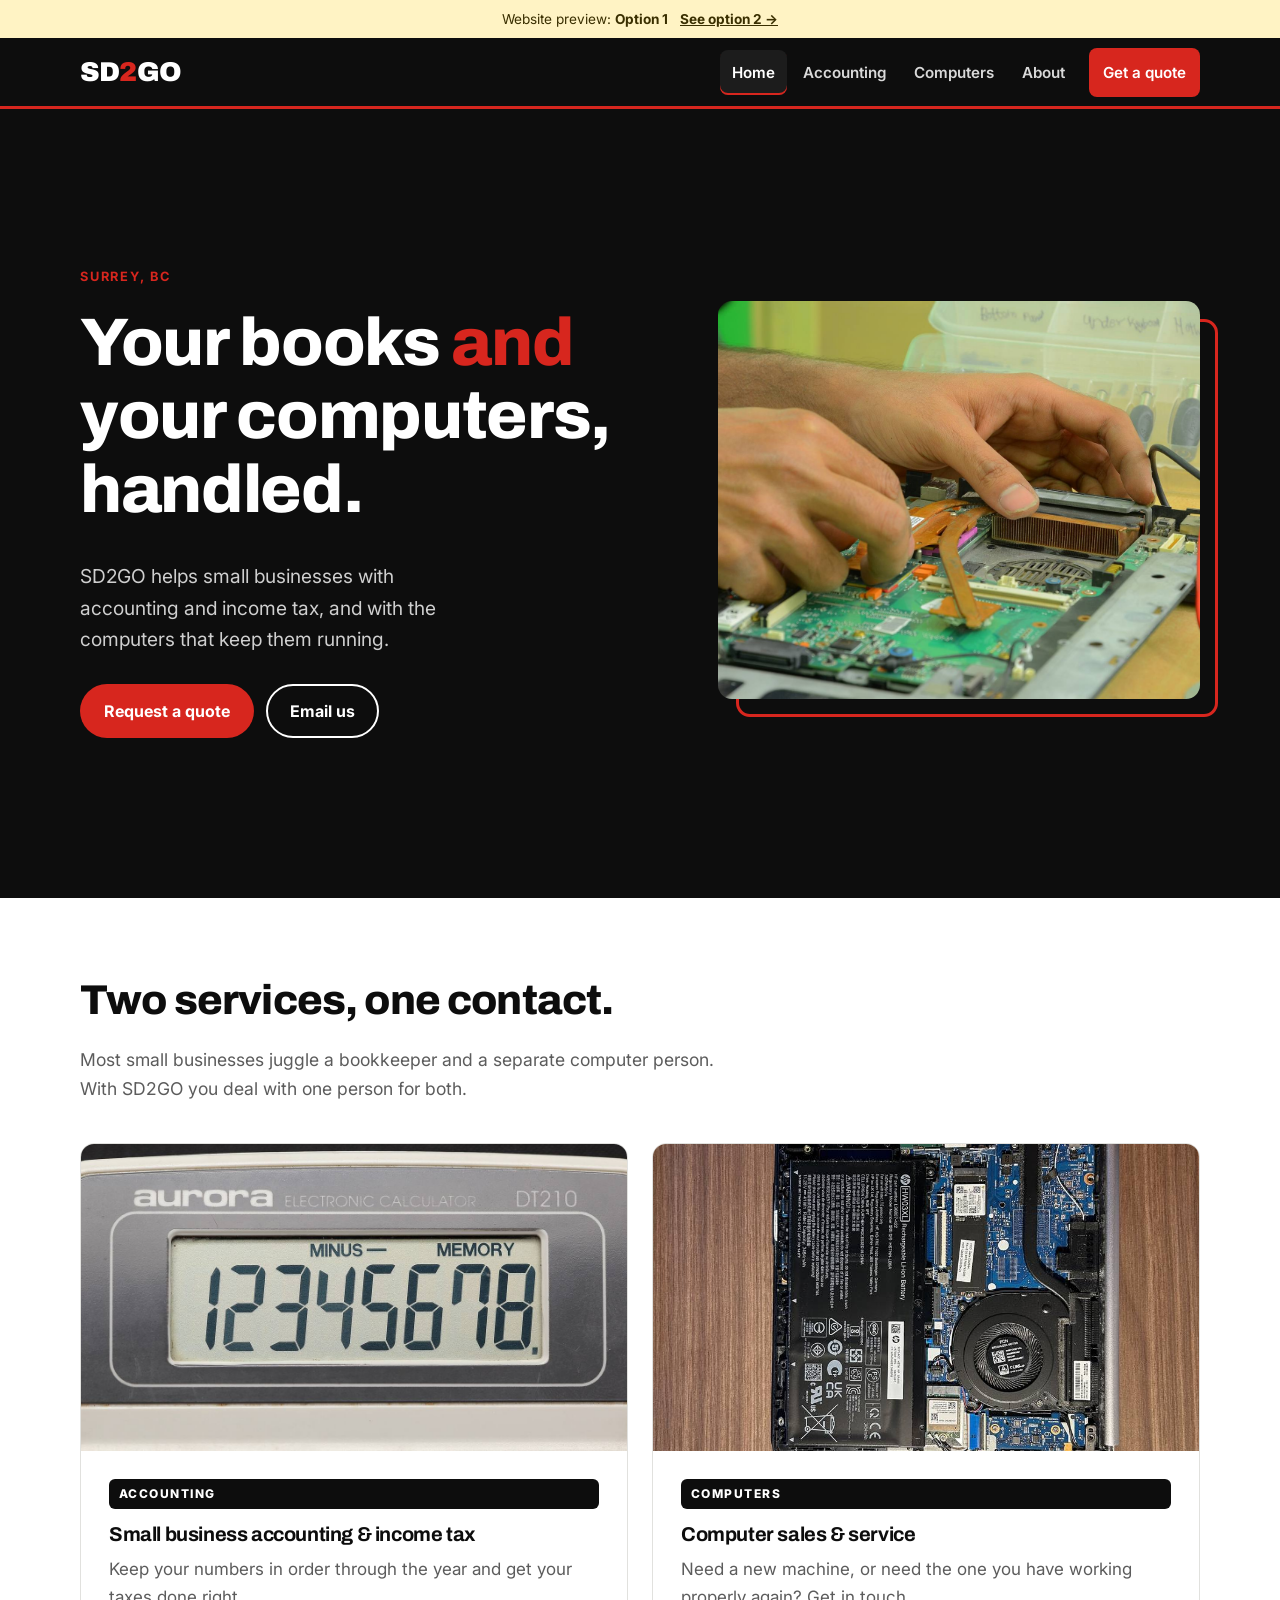
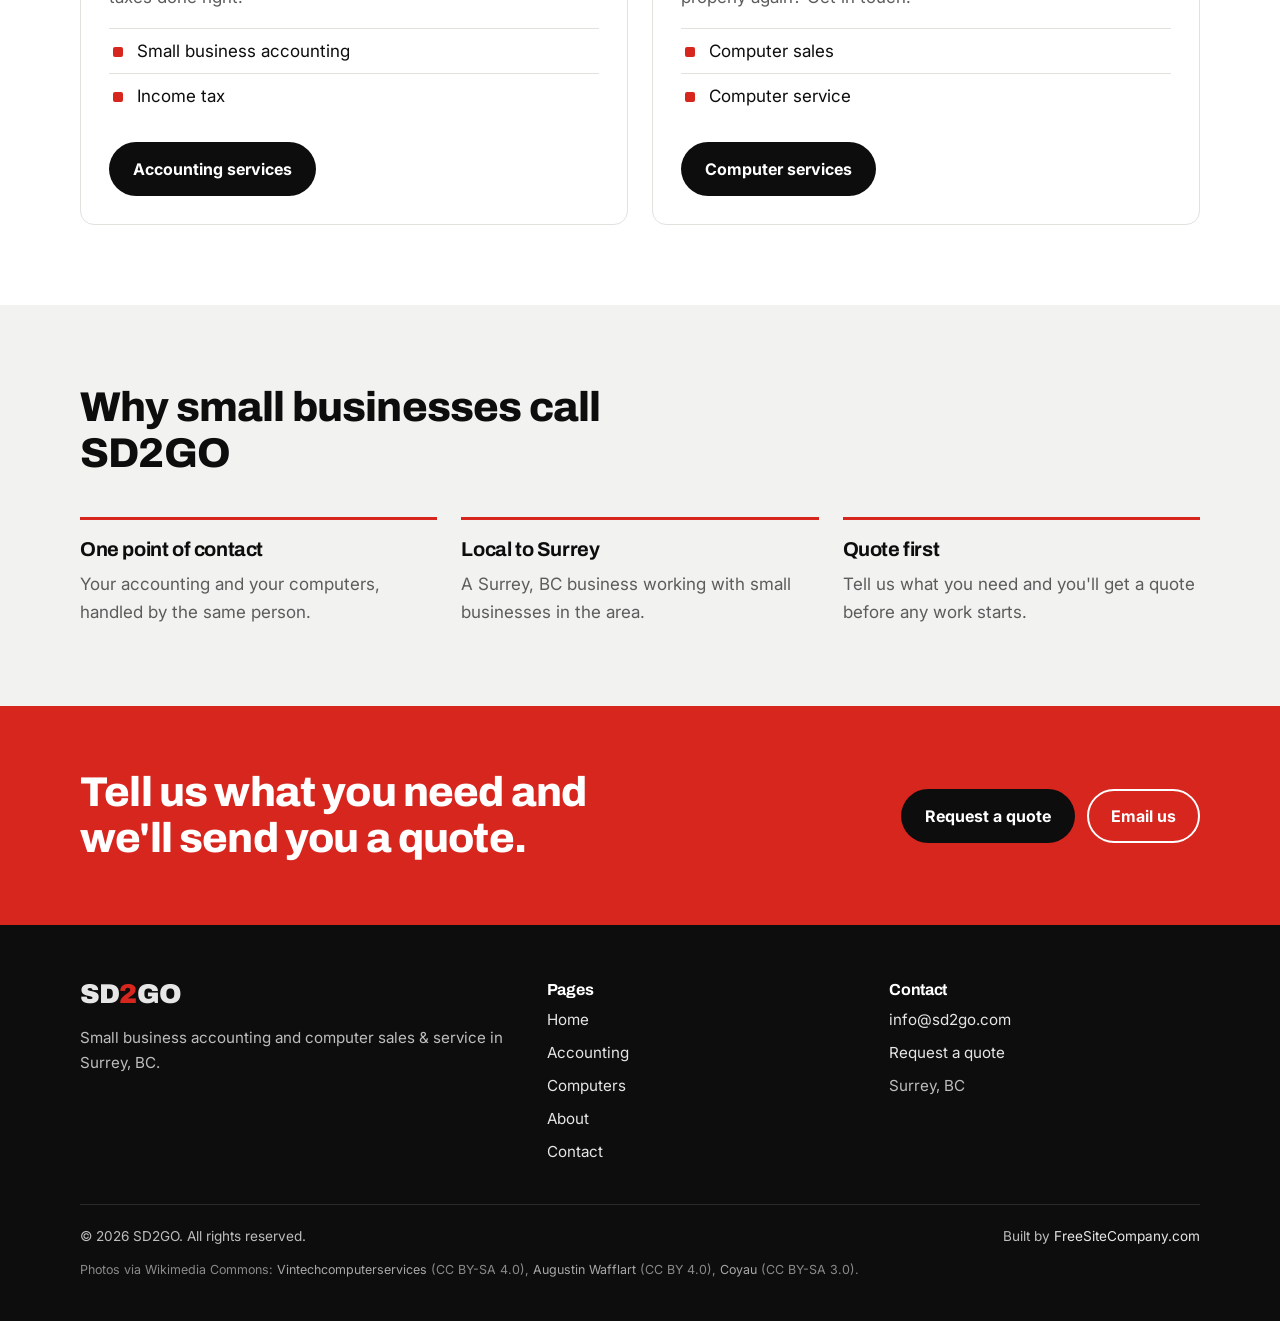
==== index.html @ 435288ab "SD2GO preview: two design options Co-Authored-By: Claude Opus 5.5 <noreply@anthropic.com>" ====
<!doctype html>
<html lang="en">
<head>
<meta charset="utf-8">
<meta name="viewport" content="width=device-width, initial-scale=1">
<title>SD2GO | Small Business Accounting & Computer Service in Surrey, BC</title>
<meta name="description" content="SD2GO helps Surrey small businesses with accounting, income tax, and computer sales and service. Email or request a quote.">
<meta name="robots" content="noindex, nofollow">
<meta property="og:title" content="SD2GO | Small Business Accounting & Computer Service in Surrey, BC">
<meta property="og:description" content="SD2GO helps Surrey small businesses with accounting, income tax, and computer sales and service. Email or request a quote.">
<meta property="og:image" content="https://forwardrentals.github.io/sd2go/images/repair.jpg">
<link rel="icon" href="favicon.svg" type="image/svg+xml">
<link rel="preconnect" href="https://fonts.googleapis.com">
<link rel="preconnect" href="https://fonts.gstatic.com" crossorigin>
<link href="https://fonts.googleapis.com/css2?family=Archivo:wght@700;800;900&family=Inter:wght@400;600;700&display=swap" rel="stylesheet">
<link rel="stylesheet" href="styles.css">
<script type="application/ld+json">
{"@context":"https://schema.org","@type":"LocalBusiness","name":"SD2GO","description":"Small business accounting and income tax, plus computer sales and service, in Surrey, BC.","email":"info@sd2go.com","url":"https://forwardrentals.github.io/sd2go/","founder":{"@type":"Person","name":"David Officer"},"address":{"@type":"PostalAddress","addressLocality":"Surrey","addressRegion":"BC","addressCountry":"CA"},"areaServed":"Surrey, BC"}
</script>
</head>
<body>
<div class="preview-bar">Website preview: <strong>Option 1</strong> <a href="option-2/">See option 2 &rarr;</a></div>
<a class="skip" href="#main">Skip to content</a>
<header class="site-head">
  <div class="wrap head-row">
    <a class="logo" href="index.html" aria-label="SD2GO home">SD<span>2</span>GO</a>
    <button class="menu-btn" aria-expanded="false" aria-controls="nav">Menu</button>
    <nav class="nav" id="nav" aria-label="Main"><a href="index.html" aria-current=page>Home</a><a href="accounting.html">Accounting</a><a href="computers.html">Computers</a><a href="about.html">About</a><a class="btn btn-red" href="contact.html">Get a quote</a></nav>
  </div>
</header>
<main id="main">
<section class="hero"><div class="wrap hero-grid">
  <div>
    <span class="eyebrow">Surrey, BC</span>
    <h1>Your books <span>and</span> your computers, handled.</h1>
    <p class="lead">SD2GO helps small businesses with accounting and income tax, and with the computers that keep them running.</p>
    <div class="hero-actions">
      <a class="btn btn-red" href="contact.html">Request a quote</a>
      <a class="btn btn-ghost" href="mailto:info@sd2go.com">Email us</a>
    </div>
  </div>
  <div class="hero-photo"><img src="images/repair.jpg" width="1600" height="1060" alt="Hands working on the inside of a laptop during a repair"></div>
</div></section>

<section><div class="wrap">
  <div class="section-head">
    <h2>Two services, one contact.</h2>
    <p>Most small businesses juggle a bookkeeper and a separate computer person. With SD2GO you deal with one person for both.</p>
  </div>
  <div class="split">
    <article class="card">
      <img src="images/calculator.jpg" width="1400" height="700" alt="Close-up of an electronic calculator display" loading="lazy">
      <div class="card-body">
        <span class="tag">Accounting</span>
        <h3>Small business accounting &amp; income tax</h3>
        <p>Keep your numbers in order through the year and get your taxes done right.</p>
        <ul><li>Small business accounting</li><li>Income tax</li></ul>
        <a class="btn btn-dark" href="accounting.html">Accounting services</a>
      </div>
    </article>
    <article class="card">
      <img src="images/laptop.jpg" width="900" height="1200" alt="Open laptop on a desk with its battery and memory exposed for service" loading="lazy">
      <div class="card-body">
        <span class="tag">Computers</span>
        <h3>Computer sales &amp; service</h3>
        <p>Need a new machine, or need the one you have working properly again? Get in touch.</p>
        <ul><li>Computer sales</li><li>Computer service</li></ul>
        <a class="btn btn-dark" href="computers.html">Computer services</a>
      </div>
    </article>
  </div>
</div></section>

<section class="alt"><div class="wrap">
  <div class="section-head"><h2>Why small businesses call SD2GO</h2></div>
  <div class="why">
    <div><h3>One point of contact</h3><p>Your accounting and your computers, handled by the same person.</p></div>
    <div><h3>Local to Surrey</h3><p>A Surrey, BC business working with small businesses in the area.</p></div>
    <div><h3>Quote first</h3><p>Tell us what you need and you'll get a quote before any work starts.</p></div>
  </div>
</div></section>
<section class="cta"><div class="wrap">
  <h2>Tell us what you need and we'll send you a quote.</h2>
  <div class="hero-actions" style="margin:0"><a class="btn btn-dark" href="contact.html">Request a quote</a><a class="btn btn-ghost" href="mailto:info@sd2go.com">Email us</a></div>
</div></section>
</main>
<footer class="site-foot">
  <div class="wrap">
    <div class="foot-grid">
      <div>
        <a class="logo" href="index.html">SD<span>2</span>GO</a>
        <p style="margin-top:14px">Small business accounting and computer sales &amp; service in Surrey, BC.</p>
      </div>
      <div><h3>Pages</h3><ul><li><a href="index.html">Home</a></li><li><a href="accounting.html">Accounting</a></li><li><a href="computers.html">Computers</a></li><li><a href="about.html">About</a></li><li><a href="contact.html">Contact</a></li></ul></div>
      <div><h3>Contact</h3><ul><li><a href="mailto:info@sd2go.com">info@sd2go.com</a></li><li><a href="contact.html">Request a quote</a></li><li>Surrey, BC</li></ul></div>
    </div>
    <div class="foot-base">
      <span>&copy; <span id="yr">2026</span> SD2GO. All rights reserved.</span>
      <span>Built by <a href="https://freesitecompany.com">FreeSiteCompany.com</a></span>
    </div>
    <p class="credits">Photos via Wikimedia Commons:
      <a href="https://commons.wikimedia.org/wiki/File:Computer_repair_in_progress.jpg">Vintechcomputerservices</a> (CC BY-SA 4.0),
      <a href="https://commons.wikimedia.org/wiki/File:Laptop_Repair.jpg">Augustin Wafflart</a> (CC BY 4.0),
      <a href="https://commons.wikimedia.org/wiki/File:Aurora_electronic_calculator_DT210_08.jpg">Coyau</a> (CC BY-SA 3.0).</p>
  </div>
</footer>
<script src="site.js"></script>
</body>
</html>
---- styles.css ----
/* SD2GO — black, red and white, carried over from the original sd2go.com */
:root {
  --ink: #0d0d0d;
  --ink-2: #1c1c1c;
  --red: #d7261e;
  --red-dark: #b01c15;
  --paper: #ffffff;
  --mist: #f2f2f0;
  --line: #e1e1de;
  --muted: #5c5c5c;
  --radius: 14px;
  --max: 1120px;
  --head: "Archivo", "Helvetica Neue", Arial, sans-serif;
  --body: "Inter", "Helvetica Neue", Arial, sans-serif;
}

*, *::before, *::after { box-sizing: border-box; }
html { scroll-behavior: smooth; }
body {
  margin: 0;
  font-family: var(--body);
  font-size: 17px;
  line-height: 1.65;
  color: var(--ink);
  background: var(--paper);
  -webkit-font-smoothing: antialiased;
}
img { max-width: 100%; height: auto; display: block; }
a { color: var(--red); }
h1, h2, h3 { font-family: var(--head); line-height: 1.1; letter-spacing: -0.02em; margin: 0 0 .5em; }
h1 { font-size: clamp(2.3rem, 6vw, 4.2rem); font-weight: 800; }
h2 { font-size: clamp(1.7rem, 3.6vw, 2.6rem); font-weight: 800; }
h3 { font-size: 1.25rem; font-weight: 700; }
p { margin: 0 0 1em; }
.wrap { width: min(100% - 32px, var(--max)); margin-inline: auto; }
.skip { position: absolute; left: -999px; }
.skip:focus { left: 16px; top: 16px; background: #fff; padding: 8px 12px; z-index: 99; }

/* Header */
.site-head {
  position: sticky; top: 0; z-index: 50;
  background: var(--ink);
  color: #fff;
  border-bottom: 3px solid var(--red);
}
.head-row { display: flex; align-items: center; justify-content: space-between; gap: 16px; min-height: 68px; }
.logo {
  font-family: var(--head); font-weight: 900; font-size: 1.7rem; letter-spacing: -0.03em;
  color: #fff; text-decoration: none; line-height: 1;
}
.logo span { color: var(--red); }
.nav { display: flex; gap: 4px; align-items: center; }
.nav a {
  color: #d9d9d9; text-decoration: none; font-weight: 600; font-size: .95rem;
  padding: 10px 12px; border-radius: 8px;
}
.nav a:hover, .nav a[aria-current="page"] { color: #fff; background: var(--ink-2); }
.nav a[aria-current="page"] { box-shadow: inset 0 -2px 0 var(--red); }
.nav .btn { margin-left: 8px; }
.menu-btn {
  display: none; background: none; border: 1px solid #444; color: #fff;
  border-radius: 8px; padding: 10px 14px; font: 600 .95rem var(--body); cursor: pointer;
}

/* Buttons */
.btn {
  display: inline-flex; align-items: center; justify-content: center; gap: 8px;
  min-height: 48px; padding: 12px 22px; border-radius: 999px;
  font-weight: 700; font-size: 1rem; text-decoration: none; border: 2px solid transparent;
  cursor: pointer; transition: background .15s, color .15s, border-color .15s;
}
.btn-red { background: var(--red); color: #fff !important; }
.btn-red:hover { background: var(--red-dark); }
.btn-ghost { border-color: currentColor; color: inherit; background: transparent; }
.btn-ghost:hover { background: rgba(255,255,255,.08); }
.btn-dark { background: var(--ink); color: #fff; }
.btn-dark:hover { background: var(--ink-2); }

/* Hero */
.hero { background: var(--ink); color: #fff; overflow: hidden; }
.hero-grid { display: grid; grid-template-columns: 1.1fr .9fr; gap: 48px; align-items: center; padding: 72px 0 80px; }
.eyebrow {
  display: inline-block; font-weight: 700; font-size: .8rem; letter-spacing: .14em; text-transform: uppercase;
  color: var(--red); margin-bottom: 18px;
}
.hero h1 span { color: var(--red); }
.hero p.lead { font-size: 1.2rem; color: #cfcfcf; max-width: 34ch; }
.hero-actions { display: flex; flex-wrap: wrap; gap: 12px; margin-top: 28px; }
.hero-photo { position: relative; }
.hero-photo img { border-radius: var(--radius); aspect-ratio: 4/3.3; object-fit: cover; width: 100%; }
.hero-photo::before {
  content: ""; position: absolute; inset: 18px -18px -18px 18px;
  border: 3px solid var(--red); border-radius: var(--radius); z-index: 0;
}
.hero-photo img { position: relative; z-index: 1; }

/* Page hero (inner pages) */
.page-hero { background: var(--ink); color: #fff; padding: 64px 0 56px; }
.page-hero p { color: #cfcfcf; font-size: 1.15rem; max-width: 52ch; margin: 0; }

/* Sections */
section { padding: 80px 0; }
.alt { background: var(--mist); }
.section-head { max-width: 60ch; margin-bottom: 40px; }
.section-head p { color: var(--muted); font-size: 1.1rem; }

/* Two service cards */
.split { display: grid; grid-template-columns: 1fr 1fr; gap: 24px; }
.card {
  background: #fff; border: 1px solid var(--line); border-radius: var(--radius);
  overflow: hidden; display: flex; flex-direction: column;
}
.card img { aspect-ratio: 16/9; object-fit: cover; width: 100%; }
.card-body { padding: 28px; display: flex; flex-direction: column; flex: 1; }
.card-body p { color: var(--muted); }
.card-body ul { margin: 0 0 24px; padding: 0; list-style: none; }
.card-body li { padding: 8px 0 8px 28px; border-top: 1px solid var(--line); position: relative; }
.card-body li::before {
  content: ""; position: absolute; left: 4px; top: 18px; width: 10px; height: 10px;
  background: var(--red); border-radius: 2px;
}
.card-body .btn { margin-top: auto; align-self: flex-start; }
.tag {
  display: inline-block; font-size: .75rem; font-weight: 800; letter-spacing: .12em; text-transform: uppercase;
  background: var(--ink); color: #fff; padding: 5px 10px; border-radius: 6px; margin-bottom: 14px;
}

/* One-stop strip */
.why { display: grid; grid-template-columns: repeat(3, 1fr); gap: 24px; }
.why div { border-top: 3px solid var(--red); padding-top: 18px; }
.why p { color: var(--muted); margin: 0; }

/* Feature row (inner pages) */
.feature { display: grid; grid-template-columns: 1fr 1fr; gap: 56px; align-items: center; }
.feature img { border-radius: var(--radius); width: 100%; object-fit: cover; }
.list-grid { display: grid; grid-template-columns: repeat(2, 1fr); gap: 16px; margin: 0; padding: 0; list-style: none; }
.list-grid li {
  background: #fff; border: 1px solid var(--line); border-radius: 12px; padding: 18px 18px 18px 46px; position: relative;
  font-weight: 600;
}
.list-grid li::before {
  content: ""; position: absolute; left: 18px; top: 24px; width: 12px; height: 12px; background: var(--red); border-radius: 3px;
}

/* CTA band */
.cta { background: var(--red); color: #fff; padding: 64px 0; }
.cta .wrap { display: flex; flex-wrap: wrap; gap: 24px; align-items: center; justify-content: space-between; }
.cta h2 { margin: 0; max-width: 22ch; }
.cta .btn-dark { background: var(--ink); }

/* Contact */
.contact-grid { display: grid; grid-template-columns: .8fr 1.2fr; gap: 48px; align-items: start; }
.contact-box { background: var(--ink); color: #fff; border-radius: var(--radius); padding: 32px; }
.contact-box a { color: #fff; font-weight: 700; word-break: break-all; }
.contact-box p { color: #cfcfcf; }
.contact-box .big { font-size: 1.25rem; }
form { display: grid; gap: 18px; }
.row2 { display: grid; grid-template-columns: 1fr 1fr; gap: 18px; }
label { display: grid; gap: 6px; font-weight: 600; font-size: .95rem; }
input, select, textarea {
  font: inherit; color: var(--ink); background: #fff;
  border: 1.5px solid #cfcfcb; border-radius: 10px; padding: 12px 14px; min-height: 48px; width: 100%;
}
textarea { min-height: 140px; resize: vertical; }
input:focus, select:focus, textarea:focus { outline: 3px solid rgba(215,38,30,.25); border-color: var(--red); }
.hp { position: absolute; left: -5000px; }
.form-note { color: var(--muted); font-size: .9rem; margin: 0; }

/* Footer */
.site-foot { background: var(--ink); color: #bdbdbd; padding: 56px 0 28px; font-size: .95rem; }
.foot-grid { display: grid; grid-template-columns: 1.4fr 1fr 1fr; gap: 32px; }
.site-foot a { color: #e6e6e6; text-decoration: none; }
.site-foot a:hover { color: #fff; text-decoration: underline; }
.site-foot ul { list-style: none; margin: 0; padding: 0; display: grid; gap: 8px; }
.site-foot h3 { color: #fff; font-size: 1rem; }
.foot-base {
  margin-top: 40px; padding-top: 20px; border-top: 1px solid #2a2a2a;
  display: flex; flex-wrap: wrap; justify-content: space-between; gap: 12px; font-size: .85rem;
}
.credits { font-size: .78rem; color: #8a8a8a; margin-top: 12px; }
.credits a { color: #a8a8a8; }

/* Responsive */
@media (max-width: 900px) {
  .hero-grid, .feature, .contact-grid { grid-template-columns: 1fr; gap: 40px; }
  .hero-grid { padding: 48px 0 64px; }
  .hero-photo { margin-right: 18px; }
  .split { grid-template-columns: 1fr; }
  .why { grid-template-columns: 1fr; }
  .foot-grid { grid-template-columns: 1fr 1fr; }
}
@media (max-width: 760px) {
  .menu-btn { display: inline-flex; }
  .nav {
    display: none; position: absolute; top: 100%; left: 0; right: 0;
    flex-direction: column; align-items: stretch; background: var(--ink); padding: 8px 16px 20px;
    border-bottom: 3px solid var(--red);
  }
  .nav.open { display: flex; }
  .nav a { padding: 14px 12px; font-size: 1.05rem; }
  .nav .btn { margin: 8px 0 0; }
  section { padding: 56px 0; }
  .row2, .list-grid { grid-template-columns: 1fr; }
  .foot-grid { grid-template-columns: 1fr; }
}

/* Preview switcher (remove at launch) */
.preview-bar { background: #fff3c4; color: #3a2f00; text-align: center; font-size: .85rem; padding: 8px 16px; }
.preview-bar a { color: #3a2f00; font-weight: 700; margin-left: 8px; }
.feature img.tall { max-height: 560px; }
.page-hero.thanks { padding: 96px 0; }
.contact-box h2 { font-size: 1.6rem; }
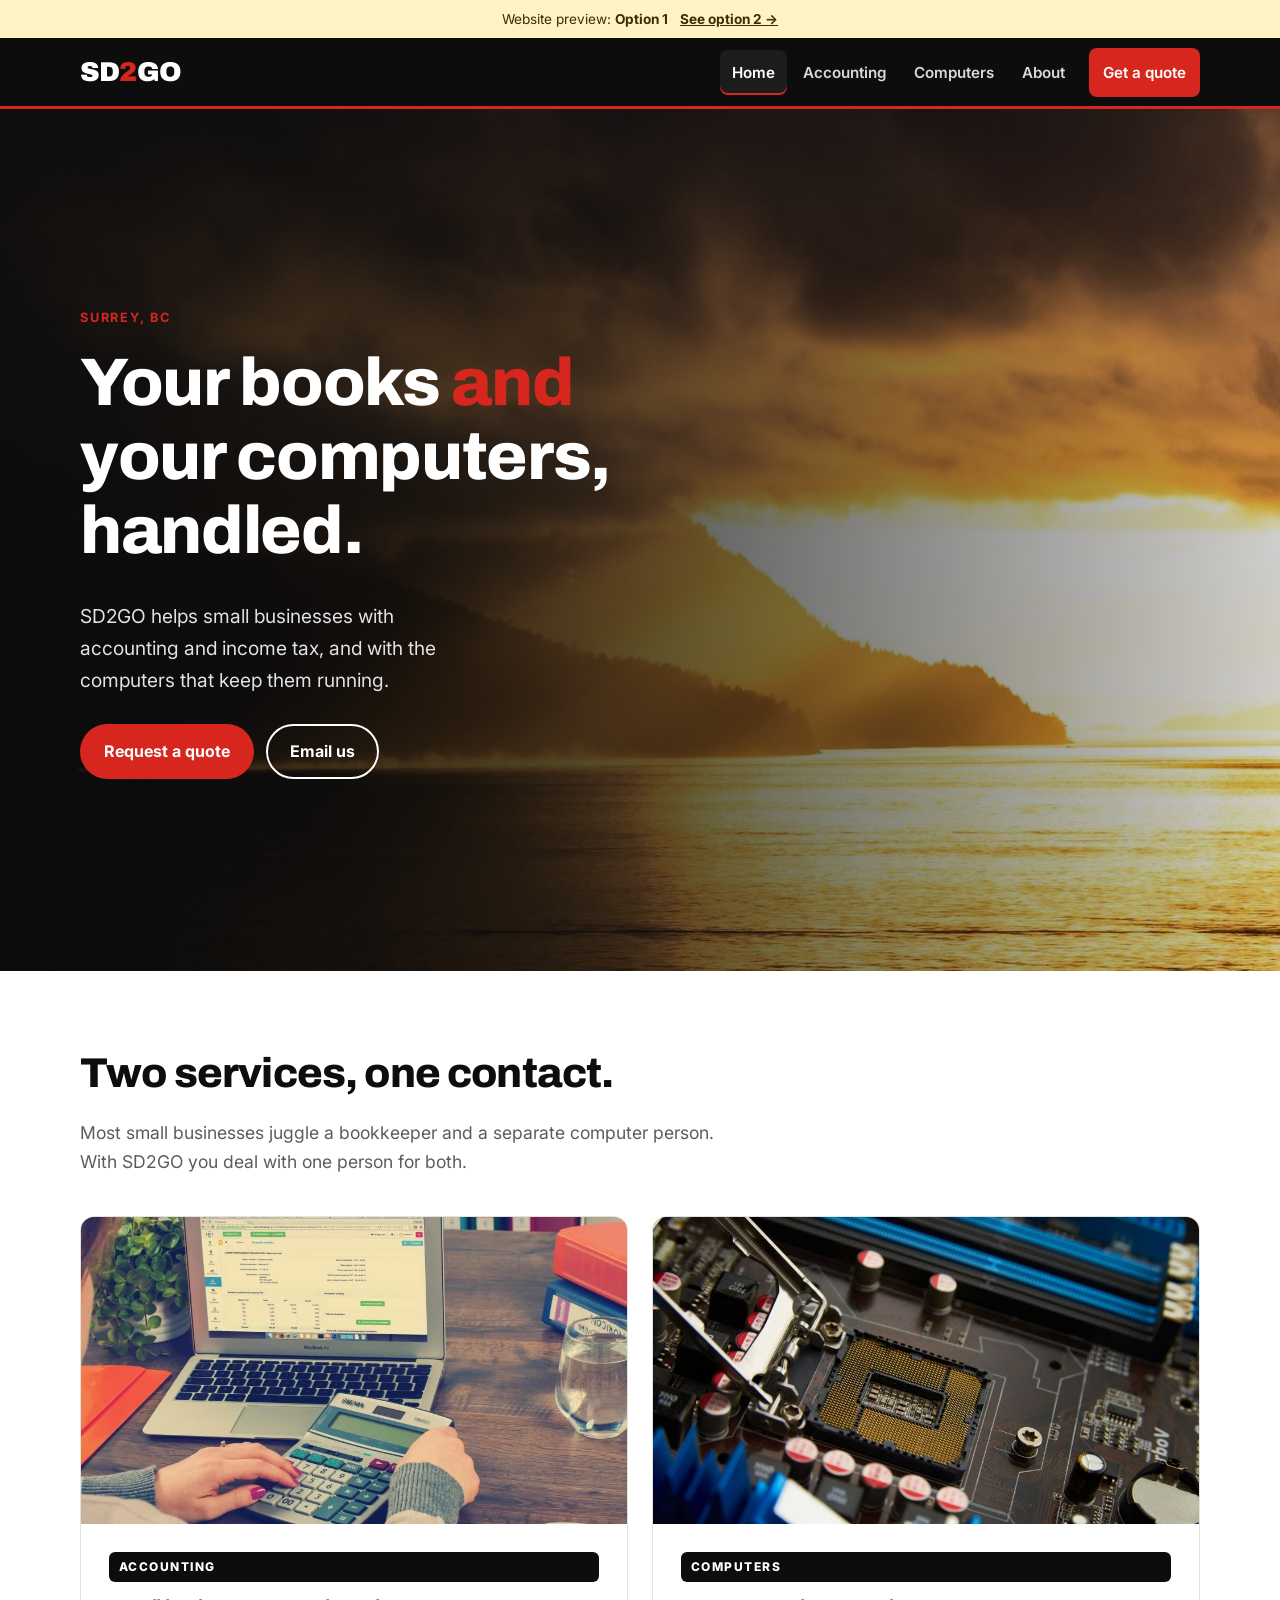
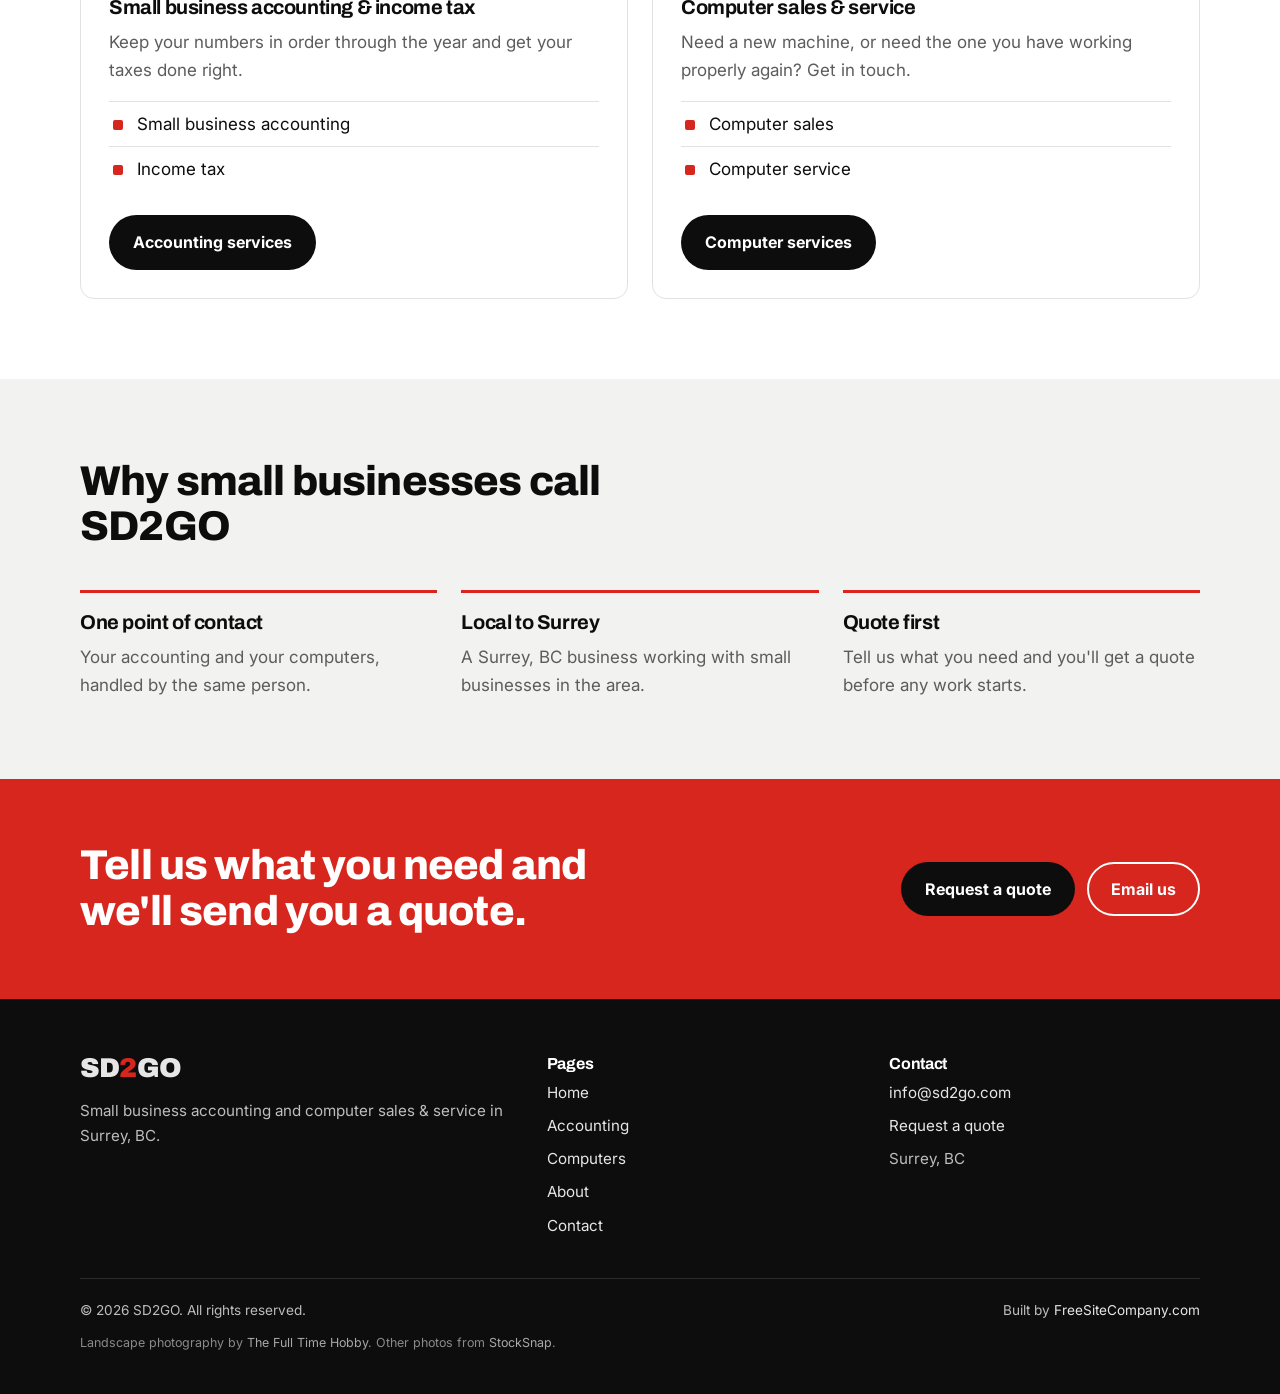
==== commit d257f99b: "Swap in sharper photos: TFTH landscapes as hero backgrounds, StockSnap for services Co-Authored-By: " ====
--- a/index.html
+++ b/index.html
@@ -8,7 +8,7 @@
 <meta name="robots" content="noindex, nofollow">
 <meta property="og:title" content="SD2GO | Small Business Accounting & Computer Service in Surrey, BC">
 <meta property="og:description" content="SD2GO helps Surrey small businesses with accounting, income tax, and computer sales and service. Email or request a quote.">
-<meta property="og:image" content="https://forwardrentals.github.io/sd2go/images/repair.jpg">
+<meta property="og:image" content="https://forwardrentals.github.io/sd2go/images/hero-sunset.jpg">
 <link rel="icon" href="favicon.svg" type="image/svg+xml">
 <link rel="preconnect" href="https://fonts.googleapis.com">
 <link rel="preconnect" href="https://fonts.gstatic.com" crossorigin>
@@ -39,7 +39,7 @@
       <a class="btn btn-ghost" href="mailto:info@sd2go.com">Email us</a>
     </div>
   </div>
-  <div class="hero-photo"><img src="images/repair.jpg" width="1600" height="1060" alt="Hands working on the inside of a laptop during a repair"></div>
+  <div class="hero-photo"><img src="images/hero-sunset.jpg" width="1400" height="863" alt="Golden sunset over Howe Sound, BC" fetchpriority="high"></div>
 </div></section>
 
 <section><div class="wrap">
@@ -49,7 +49,7 @@
   </div>
   <div class="split">
     <article class="card">
-      <img src="images/calculator.jpg" width="1400" height="700" alt="Close-up of an electronic calculator display" loading="lazy">
+      <img src="images/accounting.jpg" width="960" height="638" alt="Working through numbers on a calculator beside a laptop spreadsheet" loading="lazy">
       <div class="card-body">
         <span class="tag">Accounting</span>
         <h3>Small business accounting &amp; income tax</h3>
@@ -59,7 +59,7 @@
       </div>
     </article>
     <article class="card">
-      <img src="images/laptop.jpg" width="900" height="1200" alt="Open laptop on a desk with its battery and memory exposed for service" loading="lazy">
+      <img src="images/computers.jpg" width="960" height="641" alt="Close-up of a computer motherboard with processor socket and memory slots" loading="lazy">
       <div class="card-body">
         <span class="tag">Computers</span>
         <h3>Computer sales &amp; service</h3>
@@ -98,10 +98,7 @@
       <span>&copy; <span id="yr">2026</span> SD2GO. All rights reserved.</span>
       <span>Built by <a href="https://freesitecompany.com">FreeSiteCompany.com</a></span>
     </div>
-    <p class="credits">Photos via Wikimedia Commons:
-      <a href="https://commons.wikimedia.org/wiki/File:Computer_repair_in_progress.jpg">Vintechcomputerservices</a> (CC BY-SA 4.0),
-      <a href="https://commons.wikimedia.org/wiki/File:Laptop_Repair.jpg">Augustin Wafflart</a> (CC BY 4.0),
-      <a href="https://commons.wikimedia.org/wiki/File:Aurora_electronic_calculator_DT210_08.jpg">Coyau</a> (CC BY-SA 3.0).</p>
+    <p class="credits">Landscape photography by <a href="https://thefulltimehobby.com/stock.html">The Full Time Hobby</a>. Other photos from <a href="https://stocksnap.io">StockSnap</a>.</p>
   </div>
 </footer>
 <script src="site.js"></script>
--- a/styles.css
+++ b/styles.css
@@ -210,3 +210,21 @@
 .feature img.tall { max-height: 560px; }
 .page-hero.thanks { padding: 96px 0; }
 .contact-box h2 { font-size: 1.6rem; }
+
+/* Full-bleed photo hero (TFTH landscape behind the text) */
+.hero { position: relative; isolation: isolate; }
+.hero-grid { grid-template-columns: 1fr; min-height: min(78vh, 720px); padding: 96px 0; }
+.hero-grid > div:first-child { max-width: 640px; }
+.hero-photo { position: absolute; inset: 0; z-index: -1; margin: 0; }
+.hero-photo::before { display: none; }
+.hero-photo img { width: 100%; height: 100%; aspect-ratio: auto; object-fit: cover; object-position: 60% 50%; border-radius: 0; }
+.hero-photo::after {
+  content: ""; position: absolute; inset: 0; z-index: 1;
+  background: linear-gradient(90deg, rgba(13,13,13,.92) 0%, rgba(13,13,13,.72) 45%, rgba(13,13,13,.2) 100%);
+}
+.hero p.lead { color: #e2e2e2; }
+@media (max-width: 900px) {
+  .hero-grid { min-height: 0; padding: 72px 0; }
+  .hero-photo { margin-right: 0; }
+  .hero-photo::after { background: linear-gradient(180deg, rgba(13,13,13,.6), rgba(13,13,13,.88)); }
+}
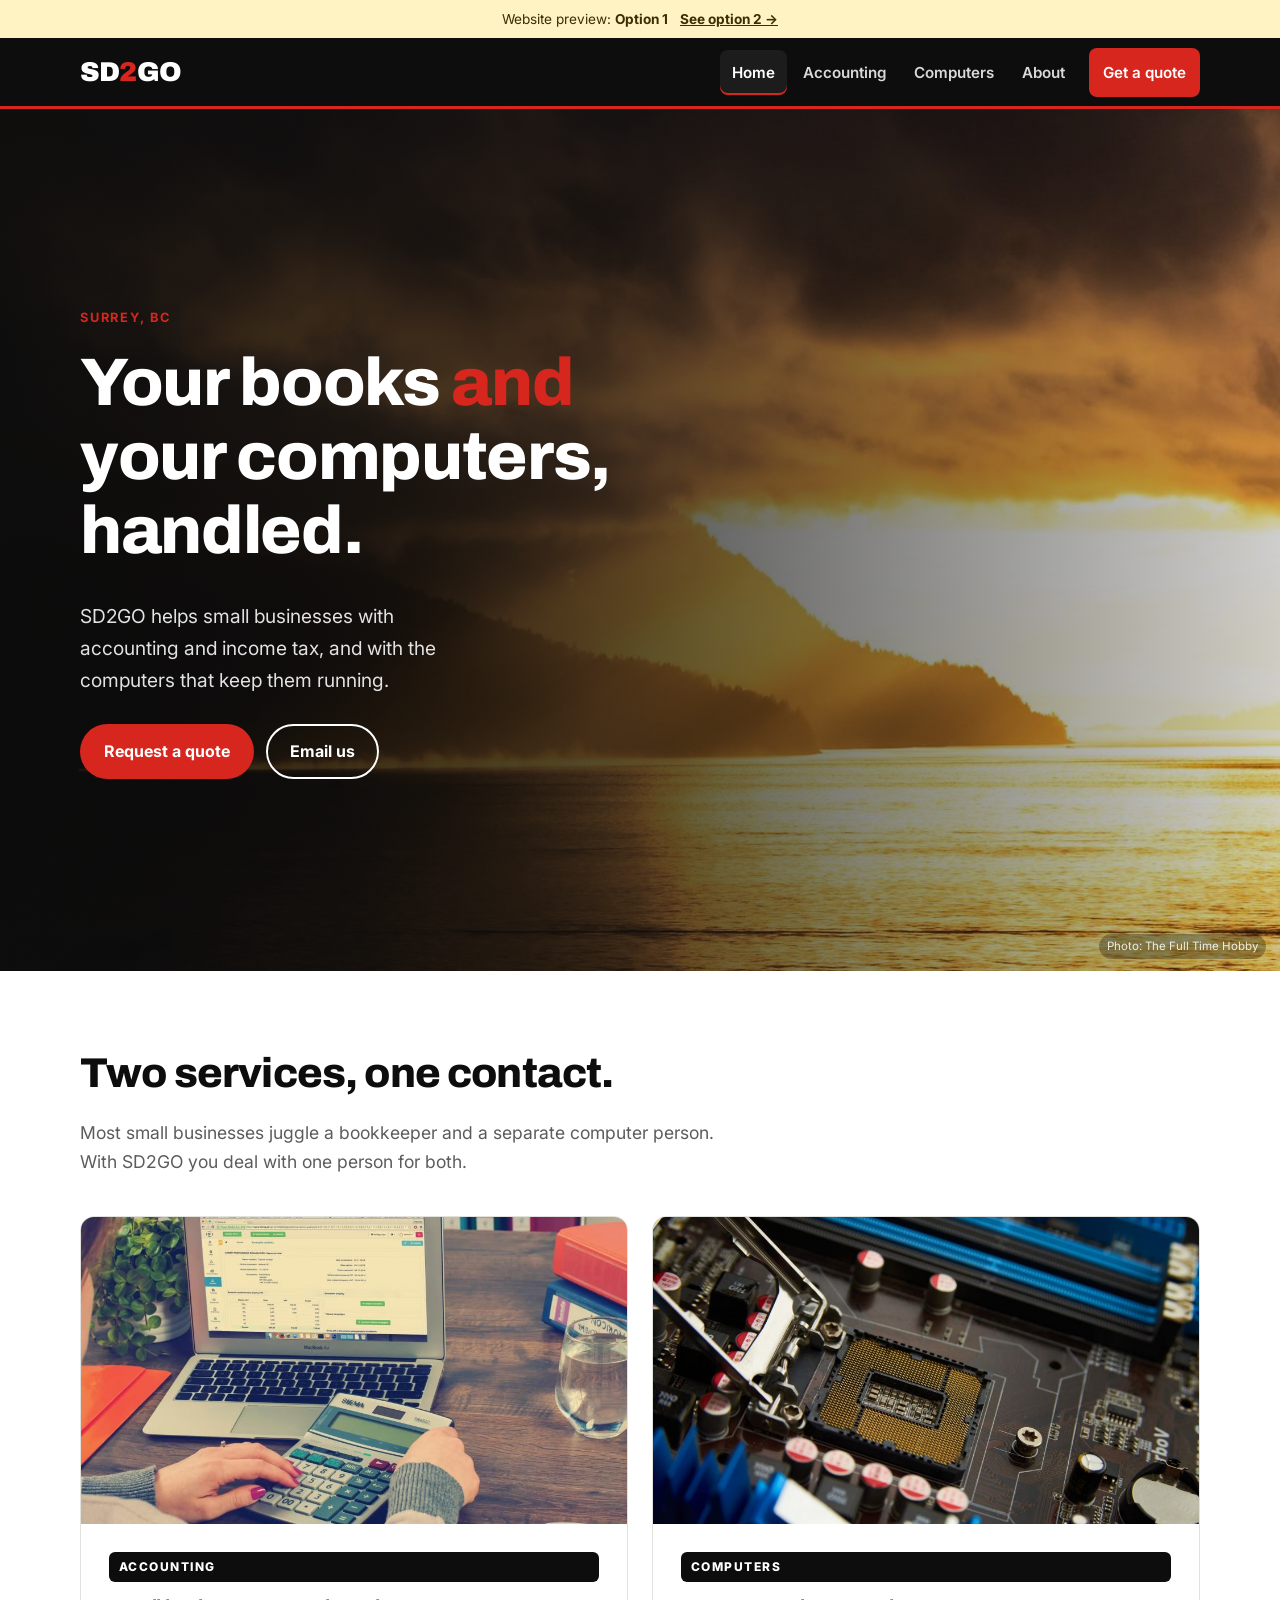
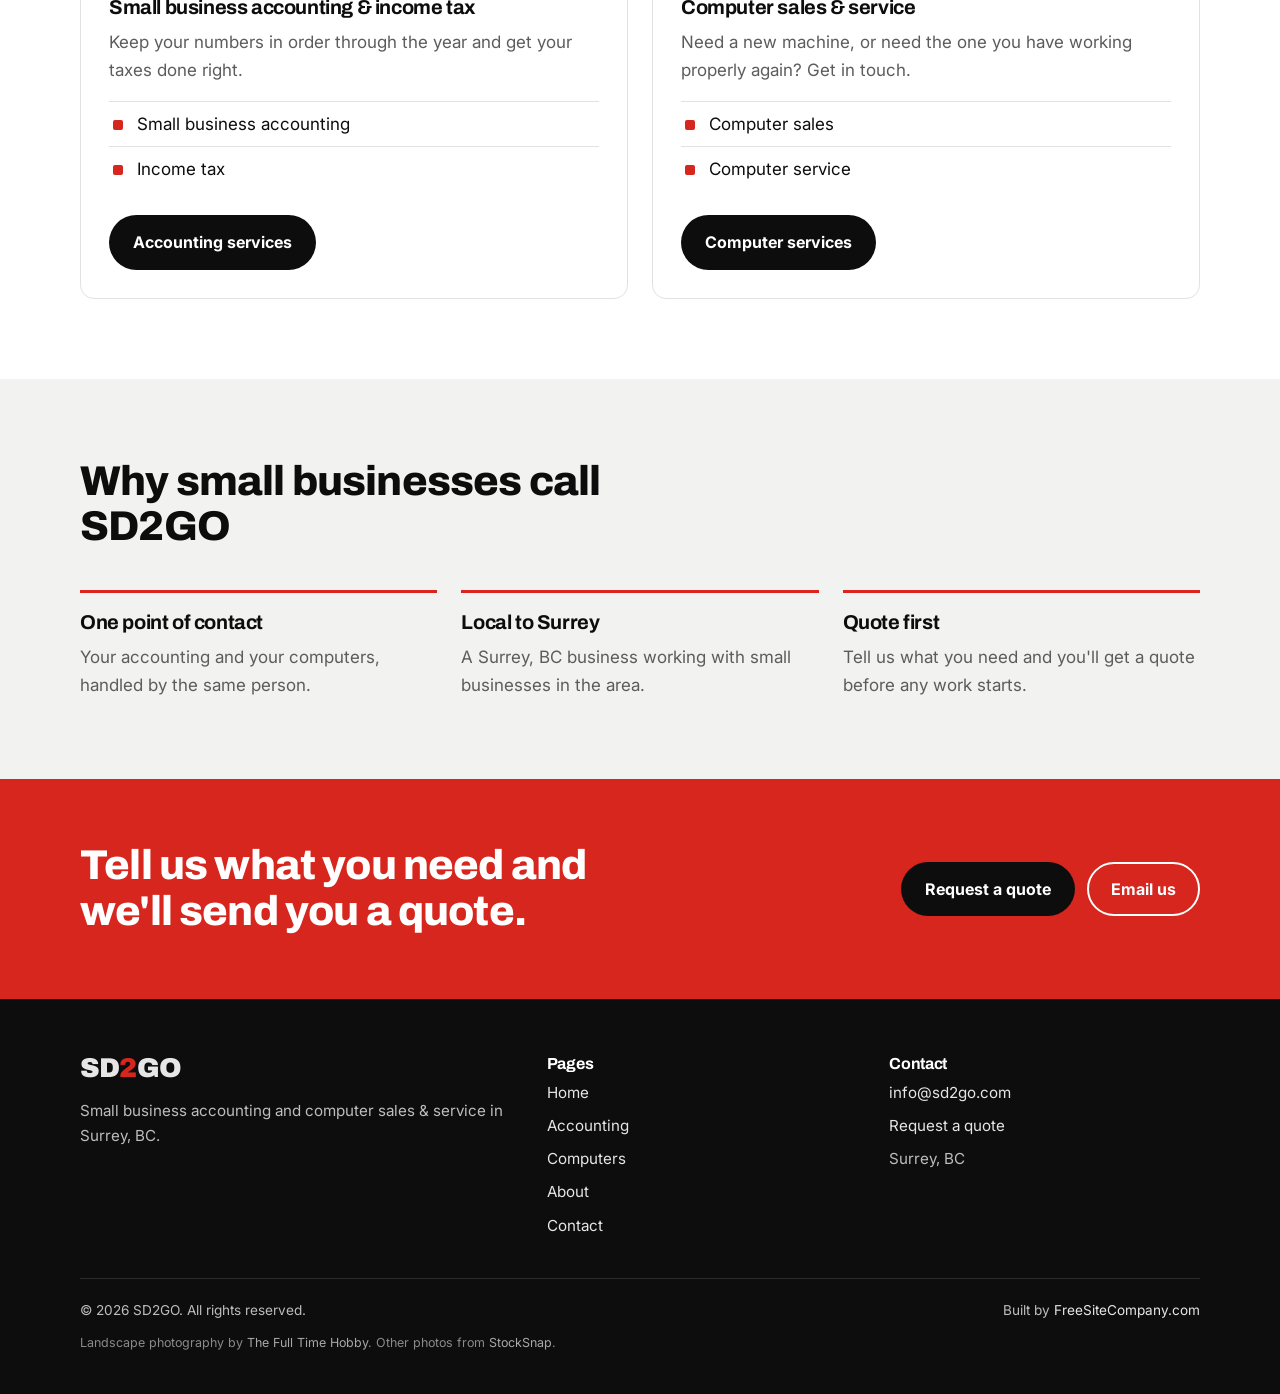
==== commit fa06eafa: "Hero photo credits link to their TFTH stock pages; footer credit links to /stock Co-Authored-By: Cla" ====
--- a/index.html
+++ b/index.html
@@ -40,6 +40,7 @@
     </div>
   </div>
   <div class="hero-photo"><img src="images/hero-sunset.jpg" width="1400" height="863" alt="Golden sunset over Howe Sound, BC" fetchpriority="high"></div>
+  <a class="photo-credit" href="https://thefulltimehobby.com/stock/golden-sunset-over-the-coast.html">Photo: The Full Time Hobby</a>
 </div></section>
 
 <section><div class="wrap">
@@ -98,7 +99,7 @@
       <span>&copy; <span id="yr">2026</span> SD2GO. All rights reserved.</span>
       <span>Built by <a href="https://freesitecompany.com">FreeSiteCompany.com</a></span>
     </div>
-    <p class="credits">Landscape photography by <a href="https://thefulltimehobby.com/stock.html">The Full Time Hobby</a>. Other photos from <a href="https://stocksnap.io">StockSnap</a>.</p>
+    <p class="credits">Landscape photography by <a href="https://thefulltimehobby.com/stock">The Full Time Hobby</a>. Other photos from <a href="https://stocksnap.io">StockSnap</a>.</p>
   </div>
 </footer>
 <script src="site.js"></script>
--- a/styles.css
+++ b/styles.css
@@ -228,3 +228,7 @@
   .hero-photo { margin-right: 0; }
   .hero-photo::after { background: linear-gradient(180deg, rgba(13,13,13,.6), rgba(13,13,13,.88)); }
 }
+
+/* Photo credit backlink on the hero photo */
+.photo-credit { position: absolute; right: 14px; bottom: 12px; z-index: 2; font-size: .72rem; color: #fff; opacity: .8; text-decoration: none; background: rgba(0,0,0,.35); padding: 3px 8px; border-radius: 999px; }
+.photo-credit:hover { opacity: 1; text-decoration: underline; }
